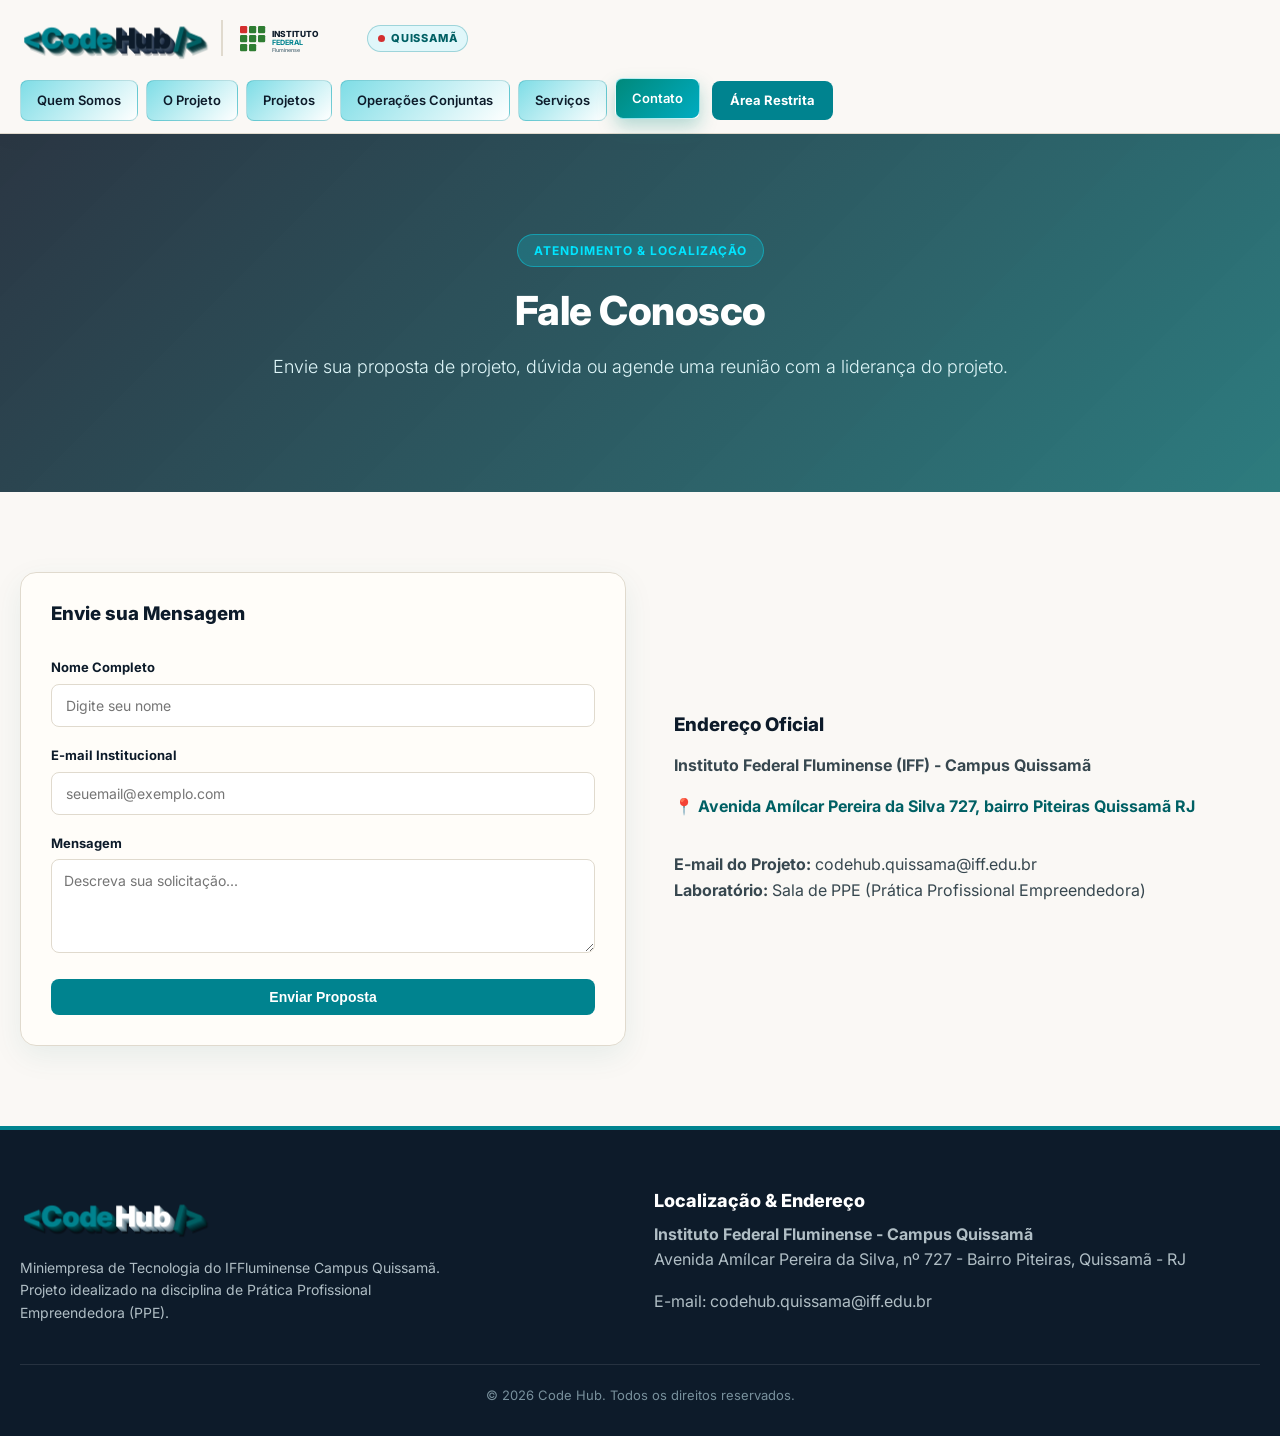
==== contato.html @ 8b718c32 "Add files via upload" ====
<!DOCTYPE html>
<html lang="pt-BR">
<head>
    <meta charset="UTF-8">
    <meta name="viewport" content="width=device-width, initial-scale=1.0">
    <title>Contato | Code Hub</title>
    <link rel="preconnect" href="https://fonts.googleapis.com">
    <link rel="preconnect" href="https://fonts.gstatic.com" crossorigin>
    <link href="https://fonts.googleapis.com/css2?family=Inter:wght@300;400;500;600;700;800;900&display=swap" rel="stylesheet">
    <link rel="stylesheet" href="index.css">
</head>
<body class="page-transition">

    <header class="navbar">
        <div class="container nav-container">
            <div class="brand-wrapper">
                <a href="index.html" class="logo-3d">
                    <span class="logo-code">&lt;Code</span><span class="logo-hub">Hub</span><span class="logo-slash">/&gt;</span>
                </a>
                <div class="iff-brand-container">
                    <svg class="iff-svg-logo" viewBox="0 0 200 60" fill="none" xmlns="http://www.w3.org/2000/svg">
                        <rect x="5" y="10" width="12" height="12" rx="2" fill="#d32f2f"/>
                        <rect x="20" y="10" width="12" height="12" rx="2" fill="#2e7d32"/>
                        <rect x="5" y="25" width="12" height="12" rx="2" fill="#2e7d32"/>
                        <rect x="20" y="25" width="12" height="12" rx="2" fill="#2e7d32"/>
                        <rect x="5" y="40" width="12" height="12" rx="2" fill="#2e7d32"/>
                        <rect x="20" y="40" width="12" height="12" rx="2" fill="#2e7d32"/>
                        <rect x="35" y="10" width="12" height="12" rx="2" fill="#2e7d32"/>
                        <rect x="35" y="25" width="12" height="12" rx="2" fill="#2e7d32"/>
                        <text x="58" y="28" fill="#0d1b2a" font-family="Inter" font-weight="800" font-size="14">INSTITUTO</text>
                        <text x="58" y="42" fill="#00838f" font-family="Inter" font-weight="700" font-size="12">FEDERAL</text>
                        <text x="58" y="53" fill="#546e7a" font-family="Inter" font-weight="500" font-size="9">Fluminense</text>
                    </svg>
                    <div class="iff-badge-discrete"><span class="iff-dot"></span> Quissamã</div>
                </div>
            </div>
            <nav class="nav-menu">
                <a href="quem-somos.html" class="nav-link">Quem Somos</a>
                <a href="o-projeto.html" class="nav-link">O Projeto</a>
                <a href="projetos.html" class="nav-link">Projetos</a>
                <a href="operacoes.html" class="nav-link">Operações Conjuntas</a>
                <a href="servicos.html" class="nav-link">Serviços</a>
                <a href="contato.html" class="nav-link active">Contato</a>
                <a href="login.html" class="btn-nav-login btn">Área Restrita</a>
            </nav>
        </div>
    </header>

    <!-- HERO COM IMAGEM DE CONTATO -->
    <section class="hero" style="background-image: url('https://images.unsplash.com/photo-1423666639041-f56000c27a9a?auto=format&fit=crop&w=1600&q=80');">
        <div class="container hero-content">
            <span class="badge">Atendimento &amp; Localização</span>
            <h1>Fale Conosco</h1>
            <p>Envie sua proposta de projeto, dúvida ou agende uma reunião com a liderança do projeto.</p>
        </div>
    </section>

    <section class="section">
        <div class="container">
            <div class="grid grid-2">
                <div class="card-pilar">
                    <h3>Envie sua Mensagem</h3>
                    <form class="mt-4" onsubmit="event.preventDefault(); alert('Mensagem enviada com sucesso!');">
                        <div class="form-group">
                            <label>Nome Completo</label>
                            <input type="text" required placeholder="Digite seu nome">
                        </div>
                        <div class="form-group">
                            <label>E-mail Institucional</label>
                            <input type="email" required placeholder="seuemail@exemplo.com">
                        </div>
                        <div class="form-group">
                            <label>Mensagem</label>
                            <textarea rows="4" style="width: 100%; padding: 12px; border-radius: var(--radius-sm); border: 1px solid var(--border-color);" placeholder="Descreva sua solicitação..."></textarea>
                        </div>
                        <button type="submit" class="btn btn-primary" style="width: 100%;">Enviar Proposta</button>
                    </form>
                </div>

                <div style="display: flex; flex-direction: column; justify-content: center; padding: 20px;">
                    <h3>Endereço Oficial</h3>
                    <p class="mt-2"><strong>Instituto Federal Fluminense (IFF) - Campus Quissamã</strong></p>
                    <p style="color: var(--cyan-dark); font-weight: 700;" class="mt-2">📍 Avenida Amílcar Pereira da Silva 727, bairro Piteiras Quissamã RJ</p>
                    <p class="mt-4"><strong>E-mail do Projeto:</strong> codehub.quissama@iff.edu.br</p>
                    <p><strong>Laboratório:</strong> Sala de PPE (Prática Profissional Empreendedora)</p>
                </div>
            </div>
        </div>
    </section>

    <footer class="footer">
        <div class="container">
            <div class="grid grid-2">
                <div>
                    <a href="index.html" class="logo-3d footer-logo">
                        <span class="logo-code">&lt;Code</span><span class="logo-hub">Hub</span><span class="logo-slash">/&gt;</span>
                    </a>
                    <p class="footer-desc">Miniempresa de Tecnologia do IFFluminense Campus Quissamã. Projeto idealizado na disciplina de Prática Profissional Empreendedora (PPE).</p>
                </div>
                <div class="footer-contact">
                    <h4>Localização &amp; Endereço</h4>
                    <p><strong>Instituto Federal Fluminense - Campus Quissamã</strong></p>
                    <p>Avenida Amílcar Pereira da Silva, nº 727 - Bairro Piteiras, Quissamã - RJ</p>
                    <p class="mt-2">E-mail: codehub.quissama@iff.edu.br</p>
                </div>
            </div>
            <div class="footer-bottom">
                <p>&copy; 2026 Code Hub. Todos os direitos reservados.</p>
            </div>
        </div>
    </footer>

    <script src="site.js" defer></script>
</body>
</html>
---- index.css ----
/* ==========================================================================
   CODE HUB - ESTILOS GLOBAIS & DESIGN SYSTEM (index.css)
   ========================================================================== */

:root {
    /* --- CORES PRINCIPAIS --- */
    --cyan-primary: #00838f;        /* Ciano Padrão dos Botões */
    --cyan-dark: #006064;           
    --cyan-light: #00e5ff;          
    --cyan-soft-bg: #e0f7fa;        
    
    --cream-bg: #faf8f5;            
    --cream-card: #fffdf9;          
    --cream-darker: #f3efe6;        
    
    --dark-slate: #0d1b2a;          
    --body-text: #37474f;           
    --border-color: #e0dace;        
    
    /* --- EFEITOS E DIMENSÕES --- */
    --radius-sm: 8px;
    --radius-md: 16px;
    --radius-lg: 24px;
    --shadow-soft: 0 10px 30px rgba(0, 96, 100, 0.08);
    --shadow-hover: 0 18px 40px rgba(0, 96, 100, 0.22);
    --transition: all 0.3s cubic-bezier(0.4, 0, 0.2, 1);
}

/* --- RESET E BASE --- */
* {
    margin: 0;
    padding: 0;
    box-sizing: border-box;
}

html {
    scroll-behavior: smooth;
}

body {
    font-family: 'Inter', -apple-system, BlinkMacSystemFont, "Segoe UI", Roboto, sans-serif;
    color: var(--body-text);
    background-color: var(--cream-bg);
    line-height: 1.6;
    overflow-x: hidden;
}

/* --- TRANSIÇÃO PÁGINA --- */
.page-transition {
    animation: fadeInSlide 0.6s cubic-bezier(0.16, 1, 0.3, 1) forwards;
}

@keyframes fadeInSlide {
    0% {
        opacity: 0;
        transform: translateY(12px);
    }
    100% {
        opacity: 1;
        transform: translateY(0);
    }
}

h1, h2, h3, h4, h5, h6 {
    color: var(--dark-slate);
    font-weight: 800;
    line-height: 1.2;
}

a {
    text-decoration: none;
    color: inherit;
}

ul {
    list-style: none;
}

img {
    max-width: 100%;
    height: auto;
    display: block;
}

/* --- CONTAINERS & GRID --- */
.container {
    width: 100%;
    max-width: 1280px;
    margin: 0 auto;
    padding: 0 20px;
}

.section {
    padding: 80px 0;
}

.grid {
    display: grid;
    gap: 28px;
}

.grid-2 { grid-template-columns: repeat(2, 1fr); }
.grid-3 { grid-template-columns: repeat(3, 1fr); }
.grid-4 { grid-template-columns: repeat(4, 1fr); }

.mt-2 { margin-top: 16px; }
.mt-4 { margin-top: 32px; }

/* --- BARRA DE NAVEGAÇÃO (NAVBAR) --- */
.navbar {
    position: sticky;
    top: 0;
    background: rgba(250, 248, 245, 0.96);
    backdrop-filter: blur(14px);
    border-bottom: 1px solid var(--border-color);
    z-index: 1000;
    padding: 12px 0;
    box-shadow: 0 4px 20px rgba(0, 0, 0, 0.03);
}

.nav-container {
    display: flex;
    align-items: center;
    justify-content: space-between;
    gap: 15px;
    flex-wrap: wrap;
}

.brand-wrapper {
    display: flex;
    align-items: center;
    gap: 16px;
    margin-right: 18px; /* Espaço entre Quissamã e o botão Início */
}

/* --- LOGO 3D CODE HUB (SEM DESFOQUE NO SLASHER />) --- */
.logo-3d-wrapper {
    perspective: 1000px;
}

.logo-3d {
    font-size: 28px;
    font-weight: 900;
    display: inline-flex;
    align-items: center;
    letter-spacing: -0.5px;
    position: relative;
    padding: 4px;
}

.logo-code {
    color: var(--cyan-primary);
    font-weight: 900;
}

.logo-hub {
    color: var(--dark-slate);
    font-weight: 900;
    margin: 0 2px;
}

/* RESOLVIDO: Removido filtro de sombra e animação que causavam o borrão */
.logo-slash {
    color: var(--cyan-dark);
    font-weight: 900;
    text-shadow: none !important;
    filter: none !important;
}

/* --- MARCA DO IFF & BOTÃO QUISSAMÃ --- */
.iff-brand-container {
    display: flex;
    align-items: center;
    gap: 10px;
    border-left: 2px solid var(--border-color);
    padding-left: 14px;
}

.iff-svg-logo {
    height: 36px;
    width: auto;
}

.iff-badge-discrete {
    display: flex;
    align-items: center;
    gap: 6px;
    font-size: 11px;
    font-weight: 800;
    letter-spacing: 0.8px;
    text-transform: uppercase;
    color: var(--cyan-dark);
    background: var(--cyan-soft-bg);
    border: 1px solid rgba(0, 131, 143, 0.3);
    padding: 4px 10px;
    border-radius: 20px;
    transition: var(--transition);
}

.iff-badge-discrete:hover {
    background: #b2ebf2;
}

.iff-dot {
    width: 7px;
    height: 7px;
    background-color: #d32f2f;
    border-radius: 50%;
    display: inline-block;
}

/* --- MENU DE NAVEGAÇÃO COMPACTO E RESPONSIVO --- */
.nav-menu {
    display: flex;
    align-items: center;
    gap: 8px;
    flex-wrap: wrap;
}

.nav-link {
    font-weight: 600;
    font-size: 13px;
    color: var(--dark-slate);
    padding: 8px 12px;
    border-radius: var(--radius-sm);
    transition: var(--transition);
    white-space: nowrap;
}

.nav-link:hover,
.nav-link.active {
    color: var(--cyan-primary);
    background-color: var(--cyan-soft-bg);
}

/* --- BOTÕES COM COR CIANO PADRÃO E VERDE GRADIENTE NO HOVER --- */
.btn {
    display: inline-flex;
    align-items: center;
    justify-content: center;
    gap: 8px;
    padding: 10px 20px;
    border-radius: var(--radius-sm);
    font-weight: 700;
    font-size: 14px;
    cursor: pointer;
    transition: var(--transition);
    border: none;
    text-align: center;
    background-color: var(--cyan-primary) !important; /* Cor de fundo normal (Ciano) */
    color: #ffffff !important;
    white-space: nowrap;
}

/* Efeito ao passar o mouse: Fundo Verde Gradiente */
.btn:hover,
.btn-nav-login:hover,
.btn-primary:hover,
.btn-gradient:hover {
    background: linear-gradient(135deg, #2e7d32 0%, #4caf50 100%) !important; /* Verde Gradiente */
    color: #ffffff !important;
    transform: translateY(-2px);
    box-shadow: 0 6px 18px rgba(46, 125, 50, 0.35);
}

.btn-lg {
    padding: 14px 28px;
    font-size: 15px;
}

/* Botão Outline */
.btn-outline {
    background-color: #ffffff !important;
    color: var(--dark-slate) !important;
    border: 2px solid var(--border-color);
}

.btn-outline:hover {
    background: linear-gradient(135deg, #2e7d32 0%, #4caf50 100%) !important;
    color: #ffffff !important;
    border-color: transparent;
}

/* --- HERO SECTION --- */
.hero {
    position: relative;
    padding: 100px 0 80px 0;
    background-size: cover;
    background-position: center;
    background-repeat: no-repeat;
    color: #ffffff;
    text-align: center;
}

.hero::before {
    content: "";
    position: absolute;
    top: 0; left: 0; right: 0; bottom: 0;
    background: linear-gradient(135deg, rgba(13, 27, 42, 0.88) 0%, rgba(0, 96, 100, 0.82) 100%);
    z-index: 1;
}

.hero-content {
    position: relative;
    z-index: 2;
    max-width: 860px;
}

.badge {
    display: inline-block;
    background: rgba(0, 229, 255, 0.18);
    border: 1px solid rgba(0, 229, 255, 0.4);
    color: #00e5ff;
    font-weight: 700;
    font-size: 12px;
    padding: 6px 16px;
    border-radius: 30px;
    margin-bottom: 20px;
    text-transform: uppercase;
    letter-spacing: 1px;
}

.hero h1 {
    color: #ffffff;
    font-size: 40px;
    margin-bottom: 18px;
    letter-spacing: -0.5px;
}

.hero p {
    font-size: 18px;
    margin-bottom: 30px;
    color: #e0f7fa;
    font-weight: 300;
}

.hero-buttons {
    display: flex;
    justify-content: center;
    gap: 20px;
    flex-wrap: wrap;
}

/* --- TÍTULOS --- */
.section-title {
    text-align: center;
    max-width: 700px;
    margin: 0 auto 50px auto;
}

.section-title h2 {
    font-size: 32px;
    margin-bottom: 12px;
}

.section-title p {
    font-size: 16px;
    color: #546e7a;
}

/* --- CARDS --- */
.card-pilar {
    background-color: var(--cream-card);
    padding: 30px;
    border-radius: var(--radius-md);
    border: 1px solid var(--border-color);
    box-shadow: var(--shadow-soft);
    transition: var(--transition);
}

.card-pilar:hover {
    transform: translateY(-5px);
    box-shadow: var(--shadow-hover);
}

.pilar-icon {
    font-size: 32px;
    margin-bottom: 14px;
    display: inline-block;
    padding: 10px;
    background: var(--cyan-soft-bg);
    border-radius: var(--radius-sm);
}

/* --- RODAPÉ (FOOTER) --- */
.footer {
    background-color: var(--dark-slate);
    color: #b0bec5;
    padding: 60px 0 30px 0;
    border-top: 4px solid var(--cyan-primary);
}

.footer-logo .logo-hub {
    color: #ffffff;
}

.footer-desc {
    margin-top: 14px;
    max-width: 420px;
    font-size: 14px;
}

.footer-contact h4 {
    color: #ffffff;
    font-size: 18px;
    margin-bottom: 10px;
}

.footer-bottom {
    margin-top: 40px;
    padding-top: 20px;
    border-top: 1px solid rgba(255, 255, 255, 0.1);
    text-align: center;
    font-size: 13px;
    color: #78909c;
}

/* --- RESPONSIVIDADE PARA AJUSTAR CERTINHO NA TELA --- */
@media (max-width: 1200px) {
    .nav-container {
        justify-content: center;
    }
    .brand-wrapper {
        margin-right: 0;
        margin-bottom: 10px;
    }
    .nav-menu {
        justify-content: center;
    }
}

@media (max-width: 992px) {
    .grid-3 { grid-template-columns: repeat(1, 1fr); }
    .hero h1 { font-size: 32px; }
}

@media (max-width: 768px) {
    .grid-2 { grid-template-columns: repeat(1, 1fr); }
    .brand-wrapper { flex-direction: column; gap: 8px; }
    .iff-brand-container { border-left: none; padding-left: 0; }
    .hero h1 { font-size: 26px; }
    .hero p { font-size: 15px; }
}

/* ==========================================================================
   EXTENSÕES: transição, botões de navegação, logo 3D e componentes
   ========================================================================== */

/* --- Transição de páginas (fade in / fade out) --- */
body, .page-transition { animation: pageIn 0.45s ease both; }
body { transition: opacity 0.25s ease; }
body.is-leaving { opacity: 0; }
@keyframes pageIn { from { opacity: 0; } to { opacity: 1; } }

/* --- Botões de navegação: ciano -> branco, hover verde azulado --- */
.nav-menu .nav-link {
    background: linear-gradient(135deg, #7fdde6 0%, #ffffff 100%);
    color: var(--dark-slate);
    border: 1px solid rgba(0, 131, 143, 0.25);
    padding: 9px 16px;
    position: relative;
    overflow: hidden;
    z-index: 0;
    transition: color 0.35s ease, transform 0.35s ease, box-shadow 0.35s ease, border-color 0.35s ease;
}
.nav-menu .nav-link::before {
    content: "";
    position: absolute;
    inset: 0;
    background: linear-gradient(135deg, #00897b 0%, #00acc1 100%);
    opacity: 0;
    transition: opacity 0.35s ease;
    z-index: -1;
}
.nav-menu .nav-link:hover,
.nav-menu .nav-link.active {
    color: #ffffff;
    background: linear-gradient(135deg, #7fdde6 0%, #ffffff 100%);
    transform: translateY(-2px);
    border-color: transparent;
    box-shadow: 0 8px 18px rgba(0, 137, 123, 0.28);
}
.nav-menu .nav-link:hover::before,
.nav-menu .nav-link.active::before { opacity: 1; }
.nav-menu .btn-nav-login {
    padding: 9px 18px;
    font-size: 13px;
    margin-left: 4px;
}
.nav-menu .btn-nav-login:hover {
    background: linear-gradient(135deg, #00897b 0%, #00acc1 100%) !important;
    box-shadow: 0 8px 18px rgba(0, 137, 123, 0.35);
}

/* --- Logo Code Hub em 3D --- */
.logo-3d {
    perspective: 700px;
    transform-style: preserve-3d;
    transition: transform 0.25s ease-out;
    will-change: transform;
}
.logo-3d .logo-code,
.logo-3d .logo-hub,
.logo-3d .logo-slash {
    display: inline-block;
    transform: translateZ(14px);
    text-shadow:
        1px 1px 0 rgba(0, 54, 58, 0.85),
        2px 2px 0 rgba(0, 54, 58, 0.78),
        3px 3px 0 rgba(0, 54, 58, 0.7),
        4px 4px 0 rgba(0, 54, 58, 0.6),
        5px 5px 0 rgba(0, 54, 58, 0.5),
        6px 7px 0 rgba(0, 54, 58, 0.25) !important;
    filter: none !important;
}
.logo-3d .logo-hub {
    text-shadow:
        1px 1px 0 #3b4b5c, 2px 2px 0 #34445a, 3px 3px 0 #2a3a50,
        4px 4px 0 #1e2e44, 5px 5px 0 #162538, 6px 7px 0 rgba(13, 27, 42, 0.3) !important;
}
.footer-logo .logo-code,
.footer-logo .logo-slash {
    text-shadow:
        1px 1px 0 #004d52, 2px 2px 0 #004046, 3px 3px 0 #00343a,
        4px 4px 0 #002a2f, 5px 5px 0 #002024, 6px 7px 0 rgba(0, 0, 0, 0.4) !important;
}
.footer-logo .logo-hub {
    text-shadow:
        1px 1px 0 #b0bec5, 2px 2px 0 #90a4ae, 3px 3px 0 #78909c,
        4px 4px 0 #607d8b, 5px 5px 0 #455a64, 6px 7px 0 rgba(0, 0, 0, 0.4) !important;
}

/* --- Revelação suave ao rolar --- */
.reveal { opacity: 0; transform: translateY(14px); transition: opacity 0.6s ease, transform 0.6s ease, box-shadow 0.3s ease; }
.reveal.in-view { opacity: 1; transform: none; }
@media (prefers-reduced-motion: reduce) {
    body, .page-transition { animation: none; }
    .reveal { opacity: 1; transform: none; transition: none; }
}

/* --- Cartões das demais páginas --- */
.card-service, .card-about, .card-project, .card-operacao, .card-organograma, .login-wrapper {
    background: var(--cream-card);
    border: 1px solid var(--border-color);
    border-radius: var(--radius-md);
    box-shadow: var(--shadow-soft);
    transition: transform 0.35s ease, box-shadow 0.35s ease;
}
.card-service, .card-about, .card-operacao, .card-organograma { padding: 28px; }
.card-service:hover, .card-project:hover, .card-operacao:hover { transform: translateY(-5px); box-shadow: var(--shadow-hover); }
.card-service h4 { font-size: 18px; margin-bottom: 10px; }
.card-service p, .card-operacao p, .card-about p { font-size: 15px; }
.card-operacao { border-left: 5px solid var(--cyan-primary); }
.card-project { overflow: hidden; }
.project-img-container { height: 200px; overflow: hidden; }
.project-img-container img { width: 100%; height: 100%; object-fit: cover; transition: transform 0.6s ease; }
.card-project:hover .project-img-container img { transform: scale(1.06); }
.project-body { padding: 24px; }
.project-body h4 { font-size: 19px; margin-bottom: 8px; }
.tag {
    display: inline-block;
    font-size: 12px;
    font-weight: 600;
    color: var(--cyan-dark);
    background: var(--cyan-soft-bg);
    padding: 4px 12px;
    border-radius: 20px;
    margin: 0 6px 6px 0;
}
.category-title {
    display: flex;
    align-items: center;
    gap: 14px;
    flex-wrap: wrap;
    font-size: 22px;
    font-weight: 800;
    color: var(--dark-slate);
    margin-bottom: 28px;
}
.badge-status { font-size: 12px; font-weight: 700; padding: 5px 14px; border-radius: 20px; }
.status-andamento { background: #fff3e0; color: #e65100; }

/* --- Organograma --- */
.card-organograma { text-align: center; }
.tree-node {
    margin: 14px auto 0;
    padding: 12px 16px;
    border-radius: var(--radius-sm);
    font-weight: 700;
    font-size: 14px;
    color: #ffffff;
    transition: transform 0.3s ease;
}
.tree-node:hover { transform: scale(1.03); }
.tree-node.main { background: linear-gradient(135deg, var(--dark-slate), #1b3a4b); }
.tree-node.coordinator { background: linear-gradient(135deg, var(--cyan-dark), var(--cyan-primary)); width: 88%; }
.tree-grid { display: grid; grid-template-columns: repeat(2, 1fr); gap: 12px; margin-top: 14px; }
.tree-grid .tree-node { margin: 0; }
.tree-node.team { background: var(--cyan-soft-bg); color: var(--cyan-dark); border: 1px solid rgba(0, 131, 143, 0.3); }

/* --- Formulários (login e contato) --- */
.login-wrapper { max-width: 480px; margin: 0 auto; padding: 36px; }
.form-group { margin-bottom: 18px; text-align: left; }
.form-group label { display: block; font-size: 13px; font-weight: 700; color: var(--dark-slate); margin-bottom: 6px; }
.form-group input, .form-group select, .form-group textarea, textarea {
    width: 100%;
    padding: 12px 14px;
    font-family: inherit;
    font-size: 14px;
    color: var(--dark-slate);
    background: #ffffff;
    border: 1px solid var(--border-color);
    border-radius: var(--radius-sm);
    transition: border-color 0.25s ease, box-shadow 0.25s ease;
}
.form-group input:focus, .form-group select:focus, .form-group textarea:focus, textarea:focus {
    outline: none;
    border-color: var(--cyan-primary);
    box-shadow: 0 0 0 4px rgba(0, 131, 143, 0.15);
}
.btn:focus-visible, .nav-link:focus-visible, a:focus-visible { outline: 3px solid var(--cyan-light); outline-offset: 2px; }

/* --- Ajustes responsivos extras --- */
@media (max-width: 992px) { .grid-4 { grid-template-columns: repeat(2, 1fr); } }
@media (max-width: 768px) {
    .grid-4 { grid-template-columns: 1fr; }
    .tree-grid { grid-template-columns: 1fr; }
    .login-wrapper { padding: 24px; }
    .logo-3d { font-size: 24px; }
}
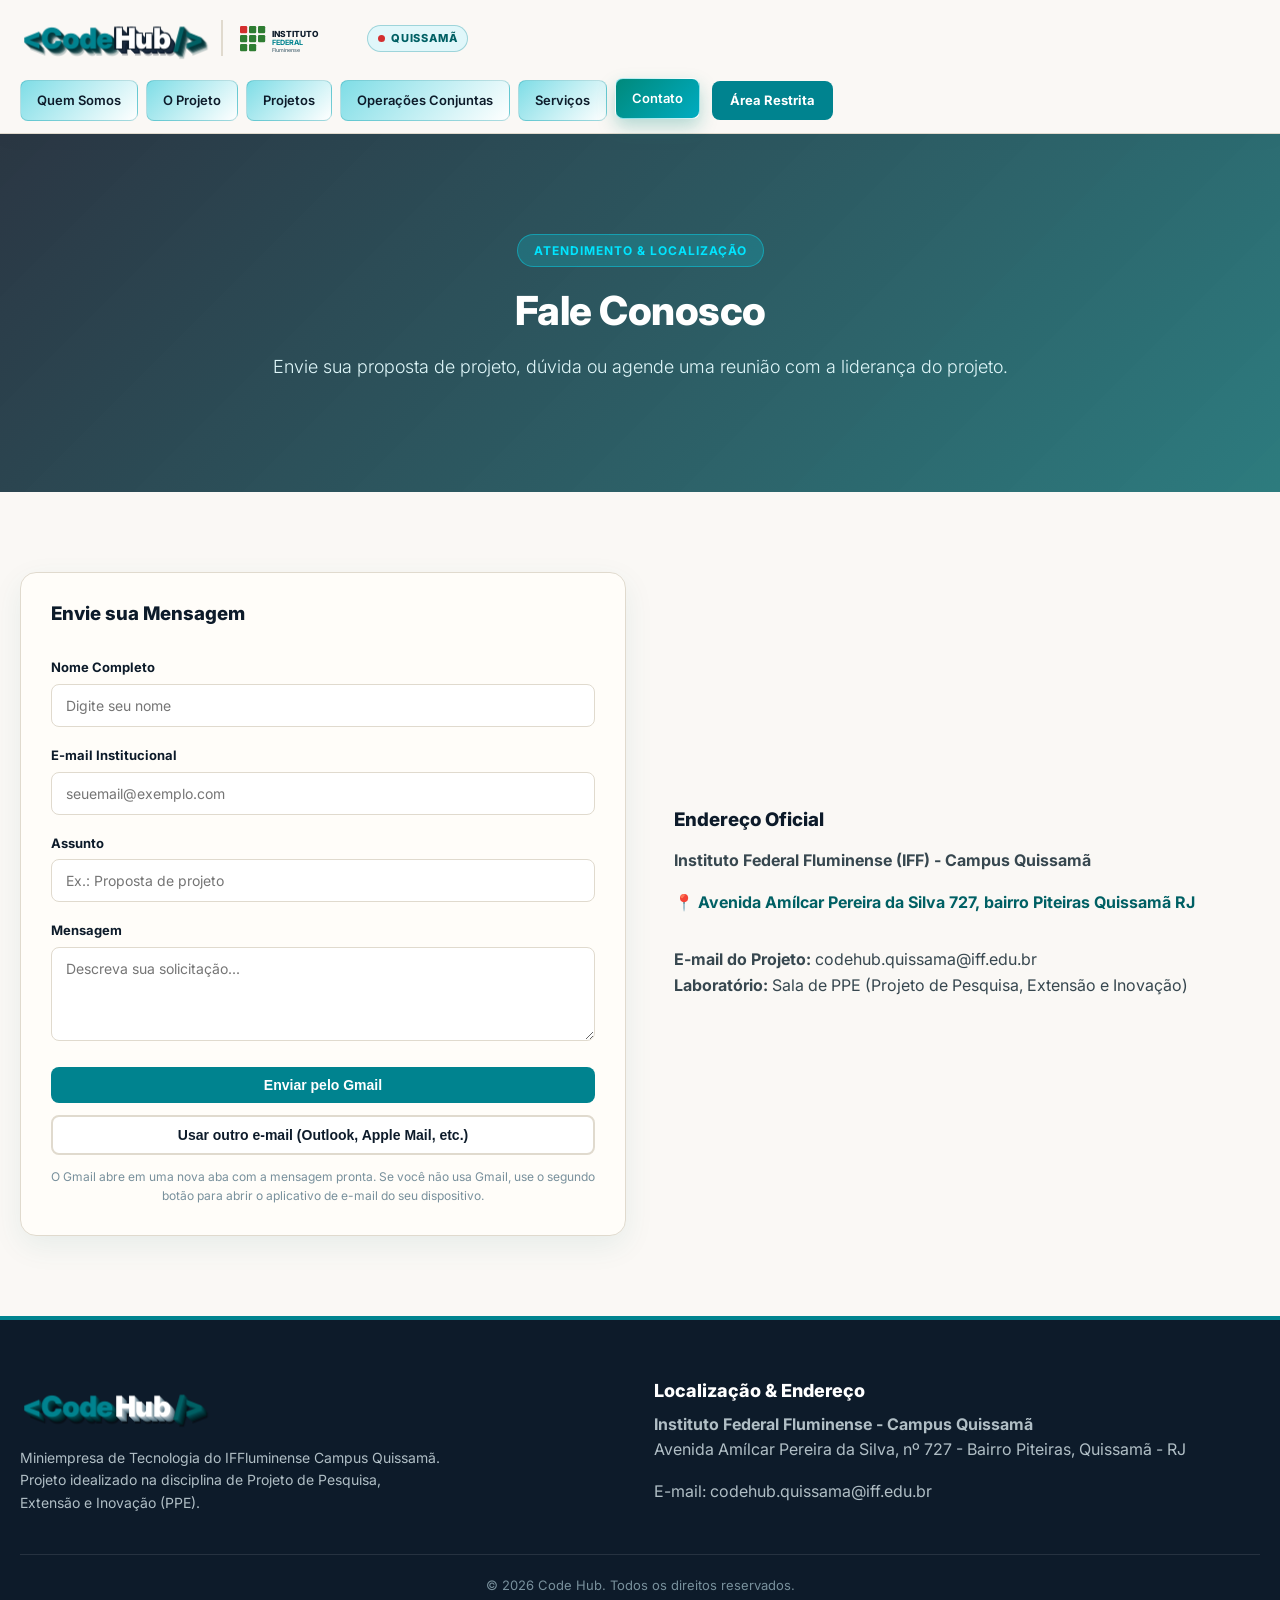
==== commit d9f826cb: "Add files via upload" ====
--- a/contato.html
+++ b/contato.html
@@ -31,7 +31,7 @@
                         <text x="58" y="42" fill="#00838f" font-family="Inter" font-weight="700" font-size="12">FEDERAL</text>
                         <text x="58" y="53" fill="#546e7a" font-family="Inter" font-weight="500" font-size="9">Fluminense</text>
                     </svg>
-                    <div class="iff-badge-discrete"><span class="iff-dot"></span> Quissamã</div>
+                    <a href="https://www.google.com/maps/search/?api=1&query=Avenida+Amilcar+Pereira+da+Silva+727+IFF+Quissam%C3%A3" target="_blank" rel="noopener noreferrer" class="iff-badge-discrete" title="Ver no Google Maps"><span class="iff-dot"></span> Quissamã</a>
                 </div>
             </div>
             <nav class="nav-menu">
@@ -60,20 +60,26 @@
             <div class="grid grid-2">
                 <div class="card-pilar">
                     <h3>Envie sua Mensagem</h3>
-                    <form class="mt-4" onsubmit="event.preventDefault(); alert('Mensagem enviada com sucesso!');">
+                    <form class="mt-4" id="formContato" onsubmit="enviarGmail(event)">
                         <div class="form-group">
-                            <label>Nome Completo</label>
-                            <input type="text" required placeholder="Digite seu nome">
+                            <label for="nomeInput">Nome Completo</label>
+                            <input type="text" id="nomeInput" required placeholder="Digite seu nome">
                         </div>
                         <div class="form-group">
-                            <label>E-mail Institucional</label>
-                            <input type="email" required placeholder="seuemail@exemplo.com">
+                            <label for="emailInput">E-mail Institucional</label>
+                            <input type="email" id="emailInput" required placeholder="seuemail@exemplo.com">
                         </div>
                         <div class="form-group">
-                            <label>Mensagem</label>
-                            <textarea rows="4" style="width: 100%; padding: 12px; border-radius: var(--radius-sm); border: 1px solid var(--border-color);" placeholder="Descreva sua solicitação..."></textarea>
+                            <label for="assuntoInput">Assunto</label>
+                            <input type="text" id="assuntoInput" required placeholder="Ex.: Proposta de projeto">
                         </div>
-                        <button type="submit" class="btn btn-primary" style="width: 100%;">Enviar Proposta</button>
+                        <div class="form-group">
+                            <label for="mensagemInput">Mensagem</label>
+                            <textarea id="mensagemInput" rows="4" required placeholder="Descreva sua solicitação..."></textarea>
+                        </div>
+                        <button type="submit" class="btn btn-primary" style="width: 100%;">Enviar pelo Gmail</button>
+                        <button type="button" class="btn btn-outline btn-alt" style="width: 100%;" onclick="enviarOutroEmail()">Usar outro e-mail (Outlook, Apple Mail, etc.)</button>
+                        <p class="form-hint">O Gmail abre em uma nova aba com a mensagem pronta. Se você não usa Gmail, use o segundo botão para abrir o aplicativo de e-mail do seu dispositivo.</p>
                     </form>
                 </div>
 
@@ -82,7 +88,7 @@
                     <p class="mt-2"><strong>Instituto Federal Fluminense (IFF) - Campus Quissamã</strong></p>
                     <p style="color: var(--cyan-dark); font-weight: 700;" class="mt-2">📍 Avenida Amílcar Pereira da Silva 727, bairro Piteiras Quissamã RJ</p>
                     <p class="mt-4"><strong>E-mail do Projeto:</strong> codehub.quissama@iff.edu.br</p>
-                    <p><strong>Laboratório:</strong> Sala de PPE (Prática Profissional Empreendedora)</p>
+                    <p><strong>Laboratório:</strong> Sala de PPE (Projeto de Pesquisa, Extensão e Inovação)</p>
                 </div>
             </div>
         </div>
@@ -95,7 +101,7 @@
                     <a href="index.html" class="logo-3d footer-logo">
                         <span class="logo-code">&lt;Code</span><span class="logo-hub">Hub</span><span class="logo-slash">/&gt;</span>
                     </a>
-                    <p class="footer-desc">Miniempresa de Tecnologia do IFFluminense Campus Quissamã. Projeto idealizado na disciplina de Prática Profissional Empreendedora (PPE).</p>
+                    <p class="footer-desc">Miniempresa de Tecnologia do IFFluminense Campus Quissamã. Projeto idealizado na disciplina de Projeto de Pesquisa, Extensão e Inovação (PPE).</p>
                 </div>
                 <div class="footer-contact">
                     <h4>Localização &amp; Endereço</h4>
@@ -111,5 +117,41 @@
     </footer>
 
     <script src="site.js" defer></script>
+    <script>
+        var DESTINO = 'codehub.quissama@iff.edu.br';
+
+        function lerFormulario() {
+            var form = document.getElementById('formContato');
+            if (!form.reportValidity()) return null;
+            var nome = document.getElementById('nomeInput').value.trim();
+            var email = document.getElementById('emailInput').value.trim();
+            var mensagem = document.getElementById('mensagemInput').value.trim();
+            return {
+                assunto: document.getElementById('assuntoInput').value.trim(),
+                corpo: 'Nome: ' + nome + '\nE-mail para retorno: ' + email + '\n\nMensagem:\n' + mensagem
+            };
+        }
+
+        // Prioridade: abre o Gmail em nova aba
+        function enviarGmail(event) {
+            event.preventDefault();
+            var d = lerFormulario();
+            if (!d) return;
+            var url = 'https://mail.google.com/mail/?view=cm&fs=1' +
+                '&to=' + encodeURIComponent(DESTINO) +
+                '&su=' + encodeURIComponent(d.assunto) +
+                '&body=' + encodeURIComponent(d.corpo);
+            window.open(url, '_blank', 'noopener');
+        }
+
+        // Alternativa para qualquer outro e-mail: abre o aplicativo padrão do dispositivo
+        function enviarOutroEmail() {
+            var d = lerFormulario();
+            if (!d) return;
+            window.location.href = 'mailto:' + DESTINO +
+                '?subject=' + encodeURIComponent(d.assunto) +
+                '&body=' + encodeURIComponent(d.corpo);
+        }
+    </script>
 </body>
 </html>
--- a/index.css
+++ b/index.css
@@ -628,3 +628,22 @@
     .login-wrapper { padding: 24px; }
     .logo-3d { font-size: 24px; }
 }
+
+/* --- Selo Quissamã como link para o Google Maps --- */
+a.iff-badge-discrete { cursor: pointer; text-decoration: none; }
+a.iff-badge-discrete:hover { transform: translateY(-1px); box-shadow: 0 6px 14px rgba(0, 131, 143, 0.25); }
+
+/* --- Logo do topo: "Hub" em branco com contorno e relevo escuros --- */
+.navbar .logo-3d .logo-hub {
+    color: #ffffff;
+    text-shadow:
+        -1px -1px 0 #0d1b2a, 1px -1px 0 #0d1b2a, -1px 1px 0 #0d1b2a, 1px 1px 0 #0d1b2a,
+        2px 2px 0 #1b2b3d, 3px 3px 0 #1b2b3d, 4px 4px 0 #14233a,
+        5px 5px 0 #0d1b2a, 6px 7px 0 rgba(13, 27, 42, 0.3) !important;
+}
+
+/* --- Texto de apoio do formulário --- */
+.form-hint { margin-top: 12px; font-size: 12px; color: #78909c; text-align: center; }
+
+/* --- Botão alternativo do formulário de contato --- */
+.btn-alt { margin-top: 12px; white-space: normal; }
